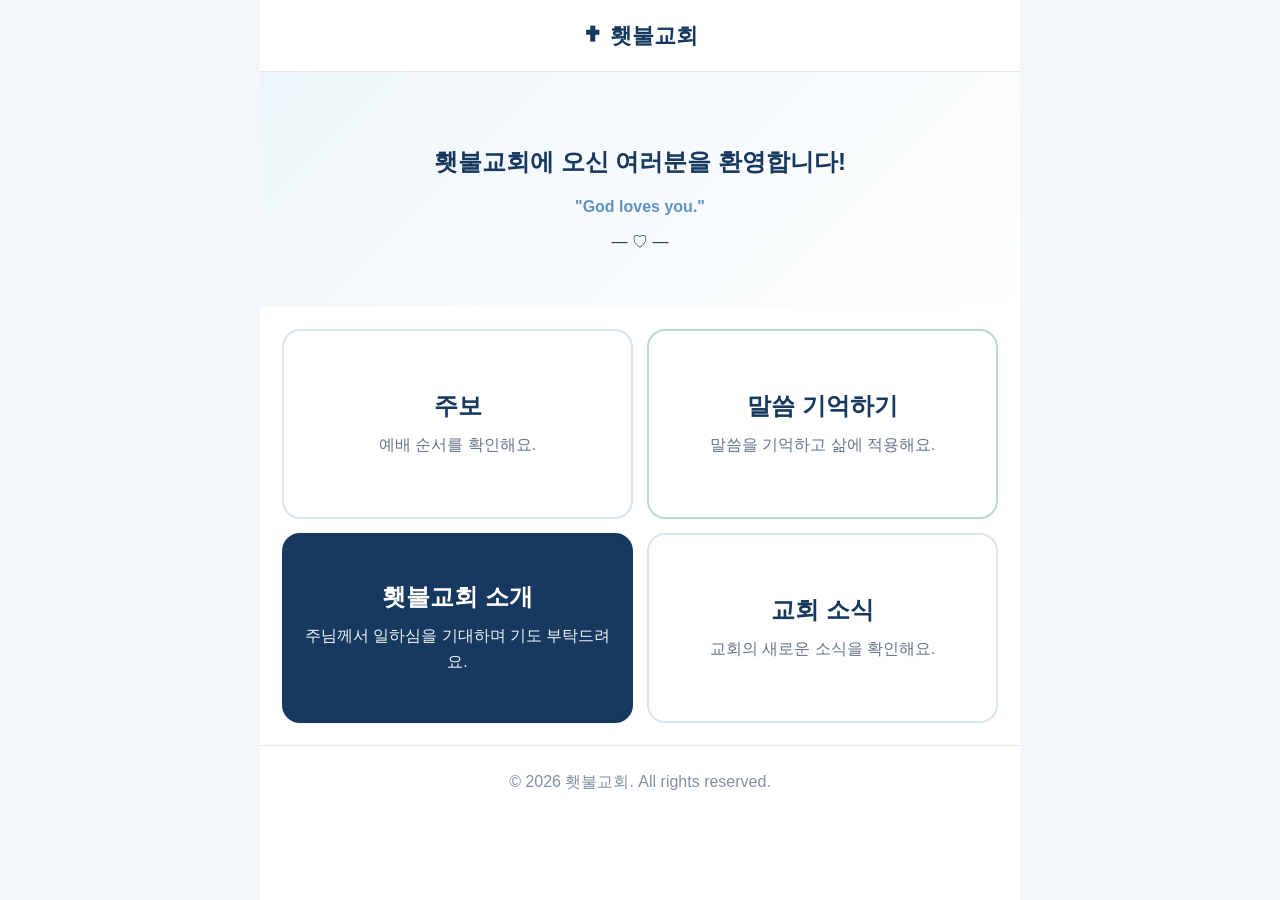
==== index.html @ 5b0181e1 "Update index.html" ====
<!doctype html><html lang="ko"><head><meta charset="utf-8"><meta name="viewport" content="width=device-width,initial-scale=1"><title>홈 | 횃불교회</title><link rel="stylesheet" href="styles.css"></head><body><div class="site"><header><a href="index.html">✝ 횃불교회</a></header>
<main>
<section class="hero"><h2>횃불교회에 오신 여러분을 환영합니다!</h2><p>"God loves you."</p><div>— ♡ —</div></section>
<section class="grid">
<a class="card" href="bulletin.html"><h2>주보</h2><p>예배 순서를 확인해요.</p></a>
<a class="card green" href="sermon.html"><h2>말씀 기억하기</h2><p>말씀을 기억하고 삶에 적용해요.</p></a>
<a class="card dark" href="welcome.html"><h2>횃불교회 소개</h2><p>주님께서 일하심을 기대하며 기도 부탁드려요.</p></a>
<a class="card" href="news.html"><h2>교회 소식</h2><p>교회의 새로운 소식을 확인해요.</p></a>
</section>
</main><footer>© 2026 횃불교회. All rights reserved.</footer></div></body></html>
---- styles.css ----
body{margin:0;background:#f4f7fa;color:#17385f;font-family:Arial,'Noto Sans KR',sans-serif}
*{box-sizing:border-box} a{text-decoration:none;color:inherit}
.site{max-width:760px;margin:auto;background:white;min-height:100vh}
header{height:72px;display:flex;align-items:center;justify-content:center;border-bottom:1px solid #e5ebf1;position:sticky;top:0;background:#fff;z-index:10}
header a{font-weight:800;font-size:22px}
.hero{padding:54px 24px;text-align:center;background:linear-gradient(135deg,#eef6fb,#fff)}
.hero h1{font-size:54px;margin:0;color:#28598a;font-family:serif;font-style:italic}.hero p{color:#5f92c1;font-weight:700}
.grid{display:grid;grid-template-columns:1fr 1fr;gap:14px;padding:22px}
.card{border:2px solid #dbe5ee;border-radius:18px;padding:28px 16px;text-align:center;min-height:190px;display:flex;flex-direction:column;justify-content:center}
.card.dark{background:#17385f;color:#fff;border-color:#17385f}.card.green{border-color:#b9dbcf}
.card h2{margin:0 0 10px}.card p{margin:0;color:#65768a;line-height:1.6}.dark p{color:#edf4fa}
.pagehead{padding:34px 22px 20px;border-bottom:1px solid #e5ebf1}.pagehead h1{margin:16px 0 8px;font-size:34px}
.back{display:inline-block;background:#edf3f8;padding:9px 13px;border-radius:999px;font-weight:700}
.body{padding:22px}.box{border:1px solid #dfe7ef;border-radius:18px;padding:22px;margin-bottom:16px;box-shadow:0 8px 24px rgba(24,54,90,.05)}
.date{color:#4f87bd;font-weight:800;font-size:14px}.scripture{padding:16px;background:#f6f9fc;border-left:4px solid #7aa8d2;line-height:1.8}
ol{padding-left:22px}li{padding:8px 0;line-height:1.6}.note{white-space:pre-line;line-height:1.95}
.welcome{background:linear-gradient(145deg,#153c68,#1c4d7b);color:#fff;text-align:center}.welcome p{color:#eef6ff}
.news{padding:15px 0;border-bottom:1px solid #e5ebf1}.news:last-child{border-bottom:0}.news p{margin:6px 0 0;line-height:1.7;color:#42586f}
footer{text-align:center;padding:26px;color:#8391a0;border-top:1px solid #e5ebf1}
@media(max-width:520px){.hero h1{font-size:42px}.grid{gap:10px;padding:14px 8px}.card{min-height:170px;padding:20px 10px}.card h2{font-size:18px}.card p{font-size:12px}}
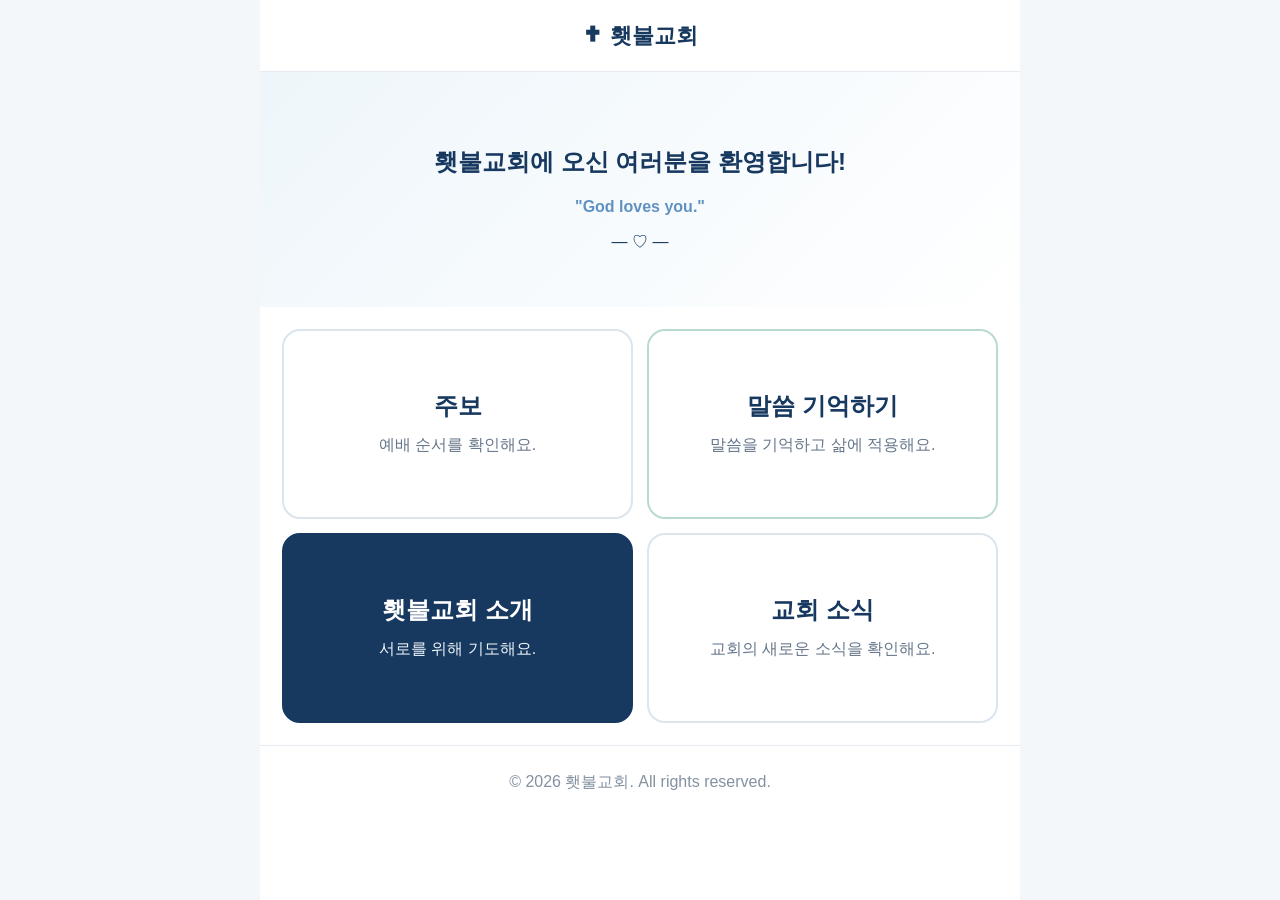
==== commit b0db8ddf: "Update index.html" ====
--- a/index.html
+++ b/index.html
@@ -4,7 +4,7 @@
 <section class="grid">
 <a class="card" href="bulletin.html"><h2>주보</h2><p>예배 순서를 확인해요.</p></a>
 <a class="card green" href="sermon.html"><h2>말씀 기억하기</h2><p>말씀을 기억하고 삶에 적용해요.</p></a>
-<a class="card dark" href="welcome.html"><h2>횃불교회 소개</h2><p>주님께서 일하심을 기대하며 기도 부탁드려요.</p></a>
+<a class="card dark" href="welcome.html"><h2>횃불교회 소개</h2><p>서로를 위해 기도해요.</p></a>
 <a class="card" href="news.html"><h2>교회 소식</h2><p>교회의 새로운 소식을 확인해요.</p></a>
 </section>
 </main><footer>© 2026 횃불교회. All rights reserved.</footer></div></body></html>
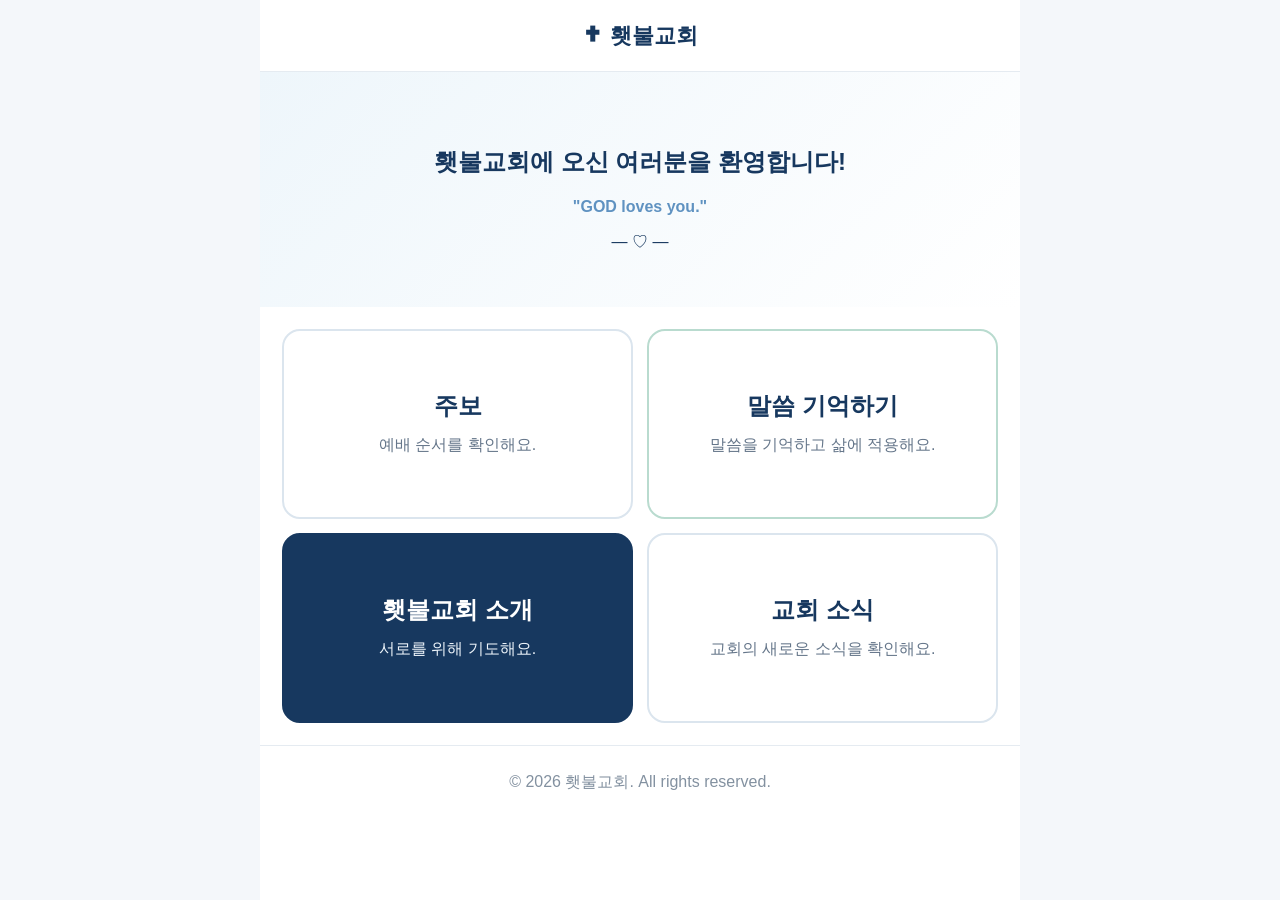
==== commit 49ef0950: "Update index.html" ====
--- a/index.html
+++ b/index.html
@@ -1,6 +1,6 @@
 <!doctype html><html lang="ko"><head><meta charset="utf-8"><meta name="viewport" content="width=device-width,initial-scale=1"><title>홈 | 횃불교회</title><link rel="stylesheet" href="styles.css"></head><body><div class="site"><header><a href="index.html">✝ 횃불교회</a></header>
 <main>
-<section class="hero"><h2>횃불교회에 오신 여러분을 환영합니다!</h2><p>"God loves you."</p><div>— ♡ —</div></section>
+<section class="hero"><h2>횃불교회에 오신 여러분을 환영합니다!</h2><p>"GOD loves you."</p><div>— ♡ —</div></section>
 <section class="grid">
 <a class="card" href="bulletin.html"><h2>주보</h2><p>예배 순서를 확인해요.</p></a>
 <a class="card green" href="sermon.html"><h2>말씀 기억하기</h2><p>말씀을 기억하고 삶에 적용해요.</p></a>
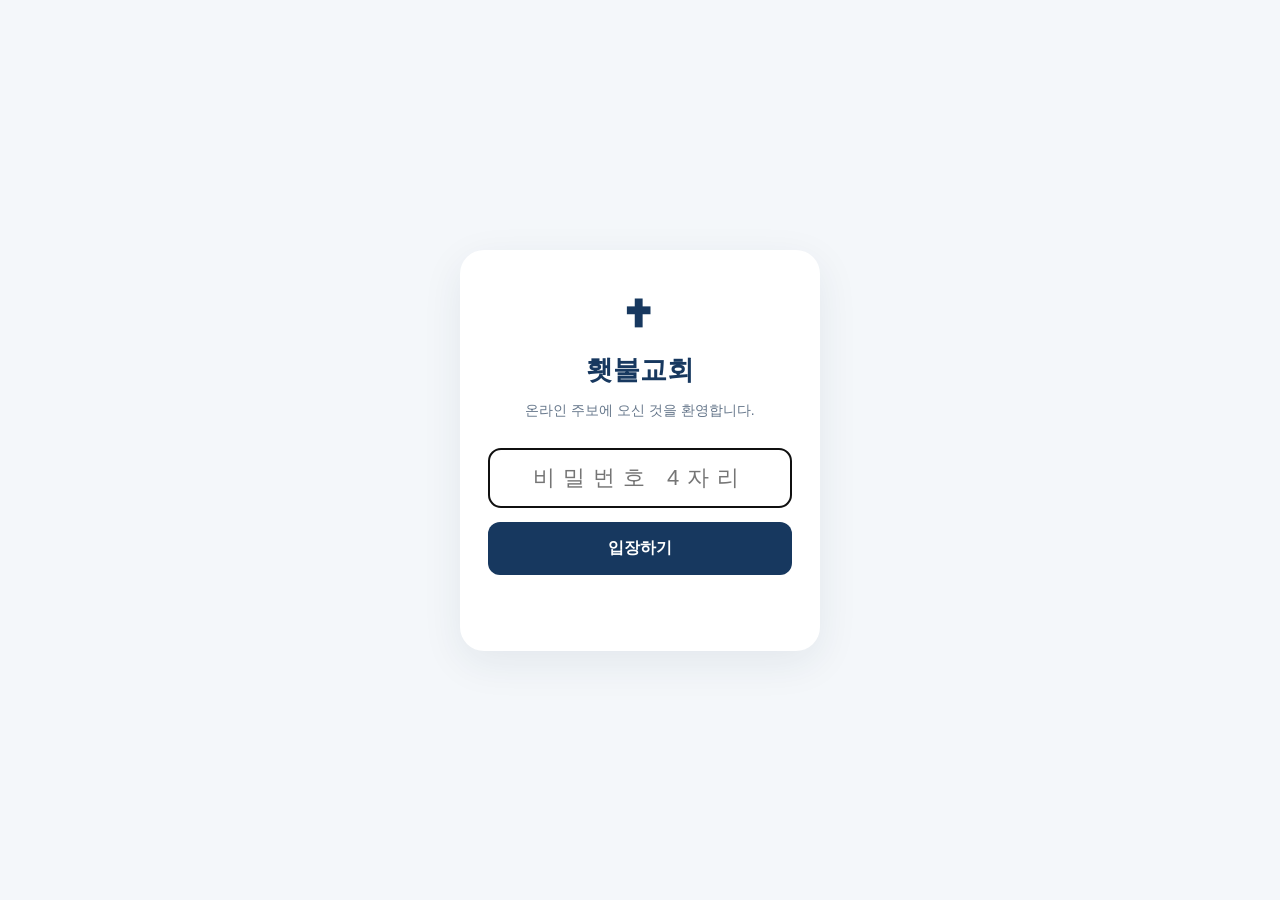
==== commit 6ca6a200: "Update index.html" ====
--- a/index.html
+++ b/index.html
@@ -1,4 +1,78 @@
-<!doctype html><html lang="ko"><head><meta charset="utf-8"><meta name="viewport" content="width=device-width,initial-scale=1"><title>홈 | 횃불교회</title><link rel="stylesheet" href="styles.css"></head><body><div class="site"><header><a href="index.html">✝ 횃불교회</a></header>
+<!doctype html><html lang="ko"><head><meta charset="utf-8"><meta name="viewport" content="width=device-width,initial-scale=1"><title>홈 | 횃불교회</title><link rel="stylesheet" href="styles.css">
+
+<style>
+#church-lock {
+  position: fixed;
+  inset: 0;
+  z-index: 999999;
+  background: #f4f7fa;
+  display: flex;
+  align-items: center;
+  justify-content: center;
+  padding: 24px;
+}
+
+.church-lock-box {
+  width: 100%;
+  max-width: 360px;
+  background: white;
+  border-radius: 24px;
+  padding: 42px 28px;
+  text-align: center;
+  box-shadow: 0 12px 40px rgba(20, 50, 80, 0.08);
+  font-family: inherit;
+}
+
+.church-lock-icon {
+  font-size: 42px;
+  color: #17385f;
+  margin-bottom: 12px;
+}
+
+.church-lock-box h2 {
+  font-size: 27px;
+  color: #17385f;
+  margin: 0 0 12px;
+}
+
+.church-lock-box p {
+  color: #66778b;
+  font-size: 14px;
+  margin-bottom: 28px;
+}
+
+#church-password {
+  width: 100%;
+  padding: 16px;
+  border: 1px solid #d9e2ec;
+  border-radius: 12px;
+  font-size: 22px;
+  text-align: center;
+  letter-spacing: 8px;
+  box-sizing: border-box;
+}
+
+#church-unlock {
+  width: 100%;
+  margin-top: 14px;
+  padding: 16px;
+  border: none;
+  border-radius: 12px;
+  background: #17385f;
+  color: white;
+  font-size: 16px;
+  font-weight: bold;
+  cursor: pointer;
+}
+
+#church-error {
+  color: #d64545;
+  font-size: 13px;
+  margin: 14px 0 0;
+  min-height: 20px;
+}
+</style>
+</head><body><div class="site"><header><a href="index.html">✝ 횃불교회</a></header>
 <main>
 <section class="hero"><h2>횃불교회에 오신 여러분을 환영합니다!</h2><p>"GOD loves you."</p><div>— ♡ —</div></section>
 <section class="grid">
@@ -7,4 +81,63 @@
 <a class="card dark" href="welcome.html"><h2>횃불교회 소개</h2><p>서로를 위해 기도해요.</p></a>
 <a class="card" href="news.html"><h2>교회 소식</h2><p>교회의 새로운 소식을 확인해요.</p></a>
 </section>
-</main><footer>© 2026 횃불교회. All rights reserved.</footer></div></body></html>
+</main><footer>© 2026 횃불교회. All rights reserved.</footer></div>
+
+<script>
+(function () {
+  const PASSWORD = "9789";
+
+  // 현재 브라우저 탭에서 인증했는지 확인
+  if (sessionStorage.getItem("church_access") === "yes") {
+    return;
+  }
+
+  // 기존 화면을 가리고 비밀번호 입력창 표시
+  const overlay = document.createElement("div");
+  overlay.id = "church-lock";
+  overlay.innerHTML = `
+    <div class="church-lock-box">
+      <div class="church-lock-icon">✝</div>
+      <h2>횃불교회</h2>
+      <p>온라인 주보에 오신 것을 환영합니다.</p>
+      <input
+        type="password"
+        id="church-password"
+        inputmode="numeric"
+        pattern="[0-9]*"
+        maxlength="4"
+        placeholder="비밀번호 4자리"
+        autocomplete="off"
+      >
+      <button id="church-unlock">입장하기</button>
+      <p id="church-error" aria-live="polite"></p>
+    </div>
+  `;
+
+  document.body.appendChild(overlay);
+
+  const input = document.getElementById("church-password");
+  const button = document.getElementById("church-unlock");
+  const error = document.getElementById("church-error");
+
+  function unlock() {
+    if (input.value === PASSWORD) {
+      sessionStorage.setItem("church_access", "yes");
+      overlay.remove();
+    } else {
+      error.textContent = "비밀번호가 올바르지 않습니다.";
+      input.value = "";
+      input.focus();
+    }
+  }
+
+  button.addEventListener("click", unlock);
+  input.addEventListener("keydown", function (e) {
+    if (e.key === "Enter") unlock();
+  });
+
+  input.focus();
+})();
+</script>
+
+</body></html>
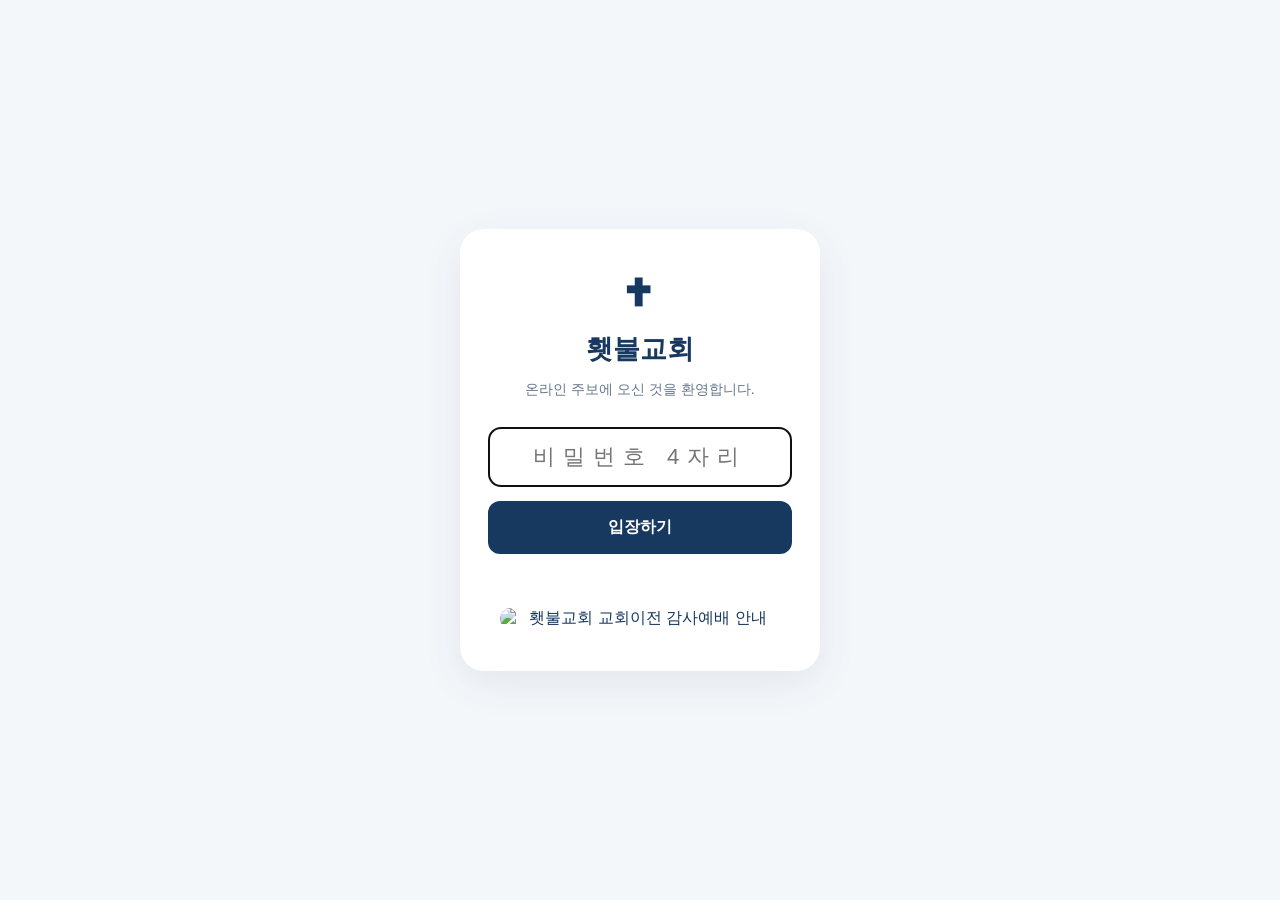
==== commit 6d3b2283: "Update index.html" ====
--- a/index.html
+++ b/index.html
@@ -71,6 +71,27 @@
   margin: 14px 0 0;
   min-height: 20px;
 }
+  
+/* 입장하기 버튼 아래 포스터 */
+.church-poster {
+  display: block;
+  width: 100%;
+  max-width: 280px;
+  height: auto;
+  margin: 20px auto 0;
+  border-radius: 12px;
+  object-fit: contain;
+}
+
+/* 화면이 작은 휴대폰에서도 스크롤 가능 */
+#church-lock {
+  overflow-y: auto;
+}
+
+.church-lock-box {
+  margin: auto;
+}
+
 </style>
 </head><body><div class="site"><header><a href="index.html">✝ 횃불교회</a></header>
 <main>
@@ -109,8 +130,16 @@
         placeholder="비밀번호 4자리"
         autocomplete="off"
       >
-      <button id="church-unlock">입장하기</button>
-      <p id="church-error" aria-live="polite"></p>
+     
+<button id="church-unlock">입장하기</button>
+<p id="church-error" aria-live="polite"></p>
+
+<img
+  src="poster.png"
+  alt="횃불교회 교회이전 감사예배 안내"
+  class="church-poster"
+>
+
     </div>
   `;
 
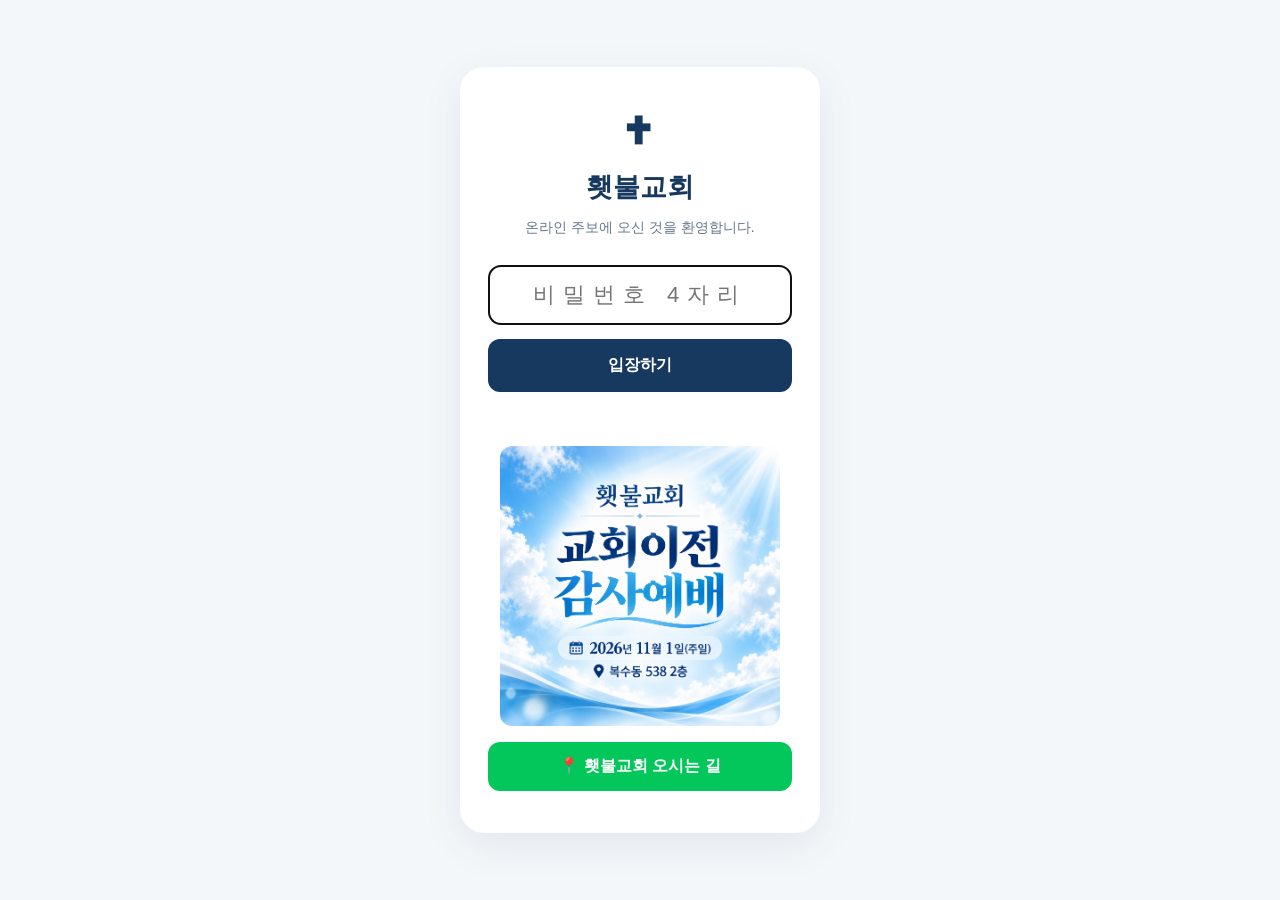
==== commit 19481071: "Update index.html" ====
--- a/index.html
+++ b/index.html
@@ -139,8 +139,25 @@
   alt="횃불교회 교회이전 감사예배 안내"
   class="church-poster"
 >
-
-    </div>
+<a
+  href="https://naver.me/GP2pM4Ov"
+  target="_blank"
+  rel="noopener noreferrer"
+  style="
+    display: block;
+    margin: 16px auto 0;
+    padding: 14px 20px;
+    background: #03c75a;
+    color: white;
+    border-radius: 12px;
+    text-decoration: none;
+    font-size: 16px;
+    font-weight: bold;
+    text-align: center;
+  "
+>
+  📍 횃불교회 오시는 길
+</a>    </div>
   `;
 
   document.body.appendChild(overlay);
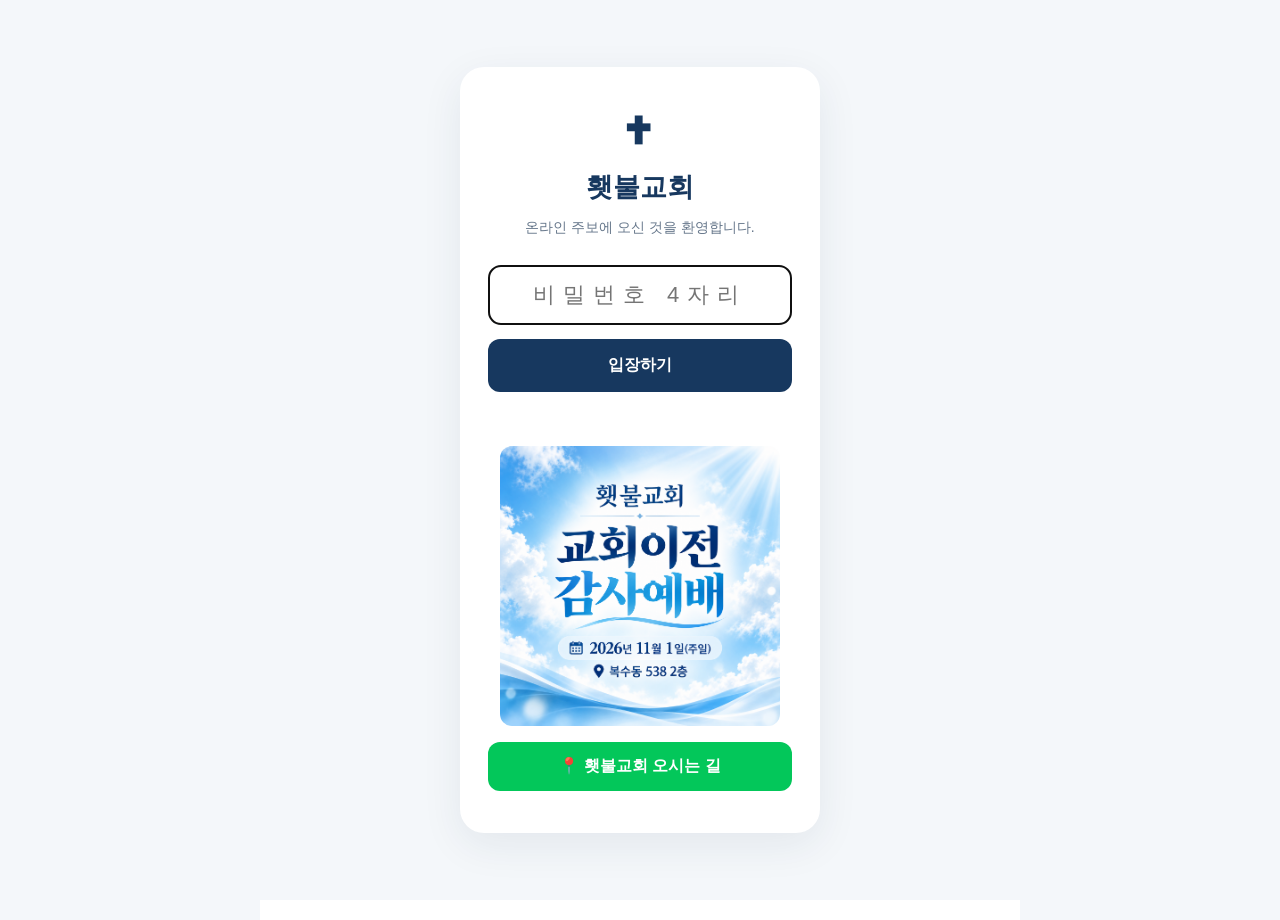
==== commit 8078ab0a: "Update index.html" ====
--- a/index.html
+++ b/index.html
@@ -102,7 +102,29 @@
 <a class="card dark" href="welcome.html"><h2>횃불교회 소개</h2><p>서로를 위해 기도해요.</p></a>
 <a class="card" href="news.html"><h2>교회 소식</h2><p>교회의 새로운 소식을 확인해요.</p></a>
 </section>
-</main><footer>© 2026 횃불교회. All rights reserved.</footer></div>
+</main>
+
+<div style="text-align: center; padding: 25px 20px;">
+  <a
+    href="https://naver.me/GP2pM4Ov"
+    target="_blank"
+    rel="noopener noreferrer"
+    style="
+      display: inline-block;
+      padding: 15px 35px;
+      background: #03c75a;
+      color: white;
+      border-radius: 12px;
+      text-decoration: none;
+      font-size: 16px;
+      font-weight: bold;
+    "
+  >
+    📍 횃불교회 오시는 길
+  </a>
+</div>
+
+<footer>© 2026 횃불교회. All rights reserved.</footer></div>
 
 <script>
 (function () {
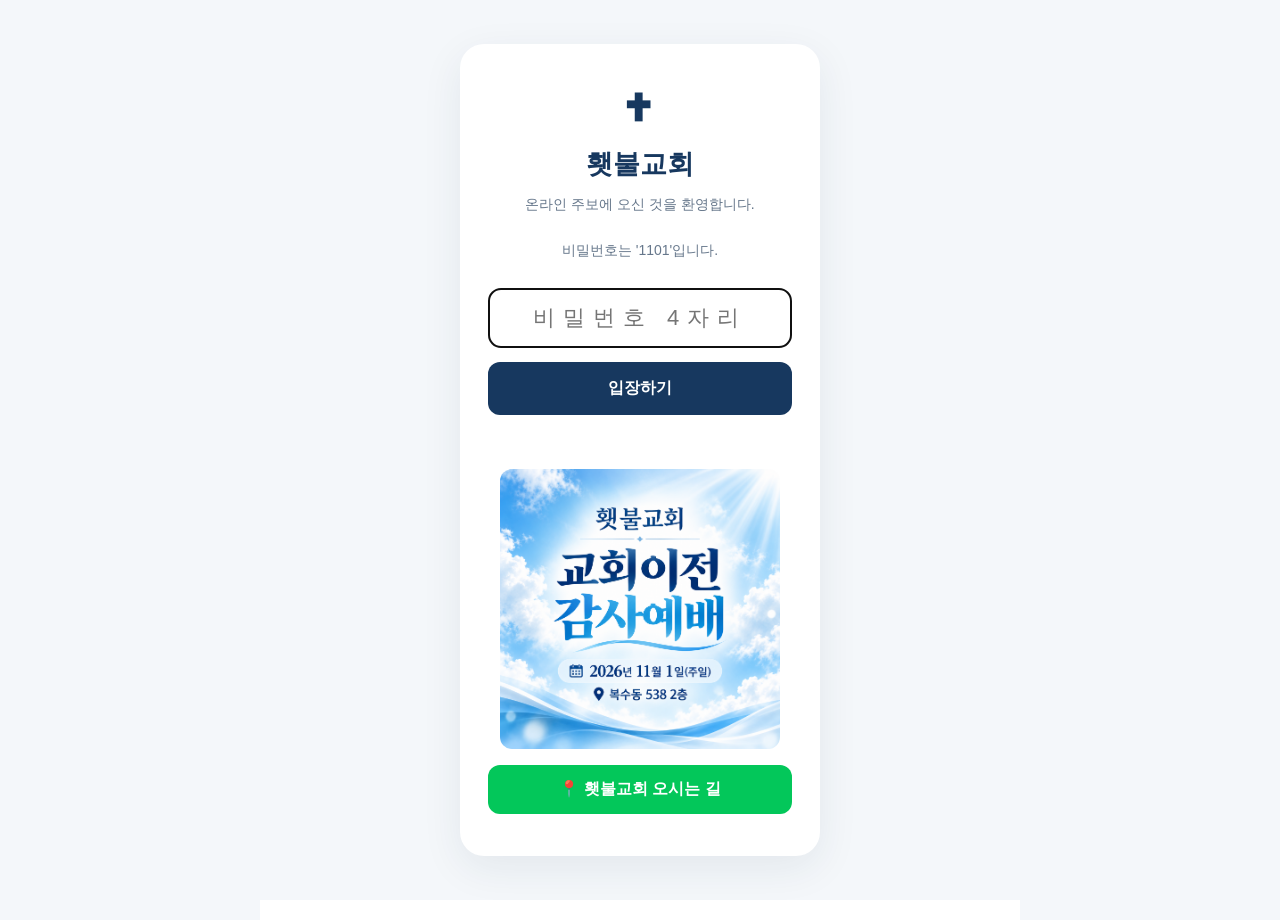
==== commit 1dba4a15: "Update index.html" ====
--- a/index.html
+++ b/index.html
@@ -128,7 +128,7 @@
 
 <script>
 (function () {
-  const PASSWORD = "9789";
+  const PASSWORD = "1101";
 
   // 현재 브라우저 탭에서 인증했는지 확인
   if (sessionStorage.getItem("church_access") === "yes") {
@@ -143,6 +143,7 @@
       <div class="church-lock-icon">✝</div>
       <h2>횃불교회</h2>
       <p>온라인 주보에 오신 것을 환영합니다.</p>
+      <p>비밀번호는 '1101'입니다.</p>
       <input
         type="password"
         id="church-password"
